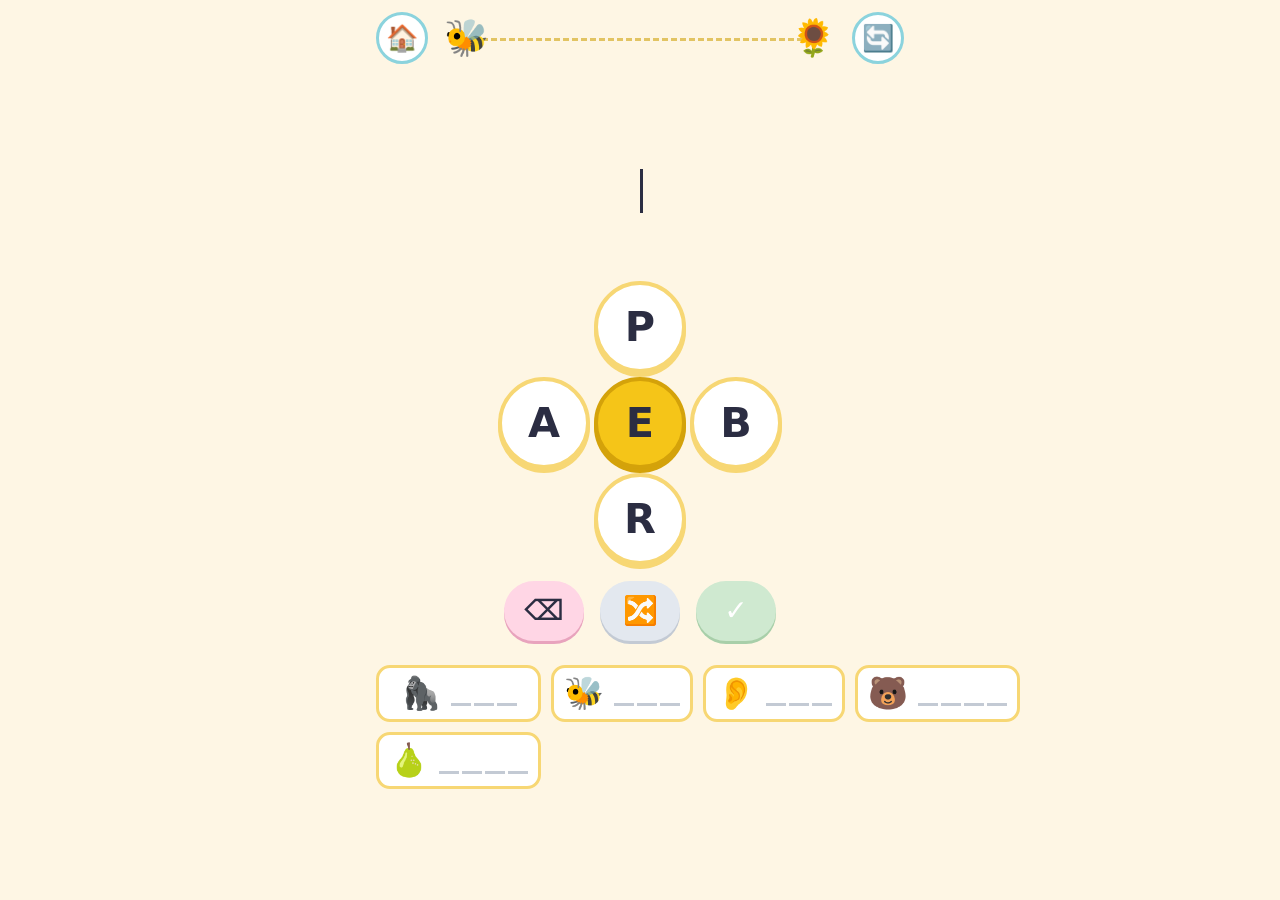
==== busy-bee/index.html @ 33e91ff1 "Add Busy Bee, a Spelling Bee-style game with a letter flower, picture clue cards and a bee progress " ====
<!doctype html>
<html lang="en">
<head>
  <meta charset="UTF-8" />
  <meta name="viewport" content="width=device-width, initial-scale=1.0" />
  <title>Busy Bee</title>
  <link rel="stylesheet" href="../shared/theme.css" />
  <link rel="stylesheet" href="style.css" />
</head>
<body>
  <div class="bb">
    <header class="bb-header">
      <a class="icon-btn" href="../" aria-label="Back to all games">🏠</a>
      <div class="track" aria-hidden="true">
        <span class="track-line"></span>
        <span id="track-bee" class="track-bee">🐝</span>
        <span class="track-flower">🌻</span>
      </div>
      <button id="skip-btn" class="icon-btn" aria-label="New puzzle">🔄</button>
    </header>

    <main class="bb-main">
      <div id="word" class="word" aria-live="polite"></div>
      <div id="message" class="message"></div>

      <div id="flower" class="flower"></div>

      <div class="actions">
        <button id="back-btn" class="action action-back" aria-label="Delete letter">⌫</button>
        <button id="shuffle-btn" class="action action-shuffle" aria-label="Mix up letters">🔀</button>
        <button id="enter-btn" class="action action-enter" aria-label="Check word">✓</button>
      </div>

      <div id="clues" class="clues"></div>
      <button id="new-btn" class="new-btn hidden">New puzzle ▶</button>
    </main>
  </div>

  <div id="confetti" class="confetti" aria-hidden="true"></div>

  <script src="../shared/words.js"></script>
  <script src="../shared/confetti.js"></script>
  <script src="app.js"></script>
</body>
</html>
---- shared/theme.css ----
/* Shared look for the hub page and every section. Section stylesheets
   load this first and only add what's specific to them. */
:root {
  --bg: #fef6e4;
  --ink: #2b2d42;
  --accent: #f582ae;
  --accent2: #8bd3dd;
  --good: #4caf50;
  --bad: #ef4444;
  --card: #ffffff;
  font-size: 20px;
}

* { box-sizing: border-box; }

body {
  margin: 0;
  min-height: 100vh;
  background: var(--bg);
  color: var(--ink);
  font-family: 'Baloo 2', 'Comic Sans MS', system-ui, sans-serif;
  display: flex;
  flex-direction: column;
  align-items: center;
}

.hidden { display: none !important; }

.back-link {
  align-self: flex-start;
  font-size: 0.9rem;
  font-weight: 700;
  color: var(--ink);
  opacity: 0.7;
  text-decoration: none;
  padding: 0.3rem 0;
}
.back-link:active { opacity: 1; }

/* ---- Pieces shared by the games ---- */
button { font-family: inherit; touch-action: manipulation; }

.icon-btn {
  width: 2.6rem;
  height: 2.6rem;
  display: grid;
  place-items: center;
  font-size: 1.3rem;
  border-radius: 50%;
  border: 3px solid var(--accent2);
  background: var(--card);
  text-decoration: none;
  cursor: pointer;
  padding: 0;
}
.icon-btn:active { transform: scale(0.92); }

.new-btn {
  font-size: 1.4rem;
  font-weight: 700;
  padding: 0.8rem 2.2rem;
  border-radius: 999px;
  border: none;
  background: var(--accent);
  color: white;
  cursor: pointer;
  box-shadow: 0 4px 0 #c94f82;
}
.new-btn:active { transform: translateY(3px); box-shadow: 0 1px 0 #c94f82; }

/* Emoji confetti, driven by shared/confetti.js */
.confetti { position: fixed; inset: 0; pointer-events: none; overflow: hidden; }
.confetti span {
  position: absolute;
  top: -2rem;
  font-size: 1.6rem;
  animation: fall linear forwards;
}

@keyframes pop { 50% { transform: scale(1.12); } }
@keyframes fall { to { transform: translateY(110vh) rotate(360deg); } }

@media (prefers-reduced-motion: reduce) {
  .confetti { display: none; }
}

@media (max-width: 480px) {
  :root { font-size: 17px; }
}
---- busy-bee/style.css ----
:root {
  --honey: #f5c518;
  --honey-dark: #d4a20a;
  --petal: #ffffff;
  --petal-edge: #f7d774;
  --found: #a7dba0;
}

.bb {
  width: 100%;
  max-width: 560px;
  min-height: 100vh;
  min-height: 100dvh;
  display: flex;
  flex-direction: column;
}

.bb-header {
  display: flex;
  align-items: center;
  gap: 0.8rem;
  padding: 0.6rem 16px;
}

/* Bee flies along the track towards the sunflower as words are found. */
.track {
  position: relative;
  flex: 1;
  height: 2.6rem;
}
.track-line {
  position: absolute;
  left: 1rem;
  right: 1.2rem;
  top: 50%;
  border-top: 3px dashed #e2c463;
}
.track-bee, .track-flower {
  position: absolute;
  top: 50%;
  transform: translateY(-50%);
  font-size: 1.8rem;
  line-height: 1;
}
.track-bee { left: 0; transition: left 0.6s ease; z-index: 1; }
.track-flower { right: 0; }

.bb-main {
  flex: 1;
  display: flex;
  flex-direction: column;
  align-items: center;
  justify-content: center;
  gap: 0.8rem;
  padding: 0 16px 1.2rem;
}

/* ---- Typed word ---- */
.word {
  min-height: 2.8rem;
  display: flex;
  align-items: center;
  font-size: 2.2rem;
  font-weight: 800;
  text-transform: uppercase;
  letter-spacing: 0.08em;
}
.word .is-center { color: var(--honey-dark); }
.word .caret {
  width: 3px;
  height: 2.2rem;
  margin-left: 3px;
  background: var(--ink);
  animation: blink 1s steps(1) infinite;
}
.word.shake { animation: shake 0.4s ease; }

.message {
  min-height: 1.5rem;
  font-size: 1.05rem;
  font-weight: 700;
  opacity: 0;
  transition: opacity 0.2s;
}
.message.show { opacity: 1; }

/* ---- Flower of letters: centre + 4 petals in a plus shape ---- */
.flower {
  --petal-size: min(21vw, 11vh, 92px);
  display: grid;
  grid-template-columns: repeat(3, var(--petal-size));
  grid-template-rows: repeat(3, var(--petal-size));
  gap: 4px;
}
@supports (height: 1dvh) {
  .flower { --petal-size: min(21vw, 11dvh, 92px); }
}
.petal {
  width: 100%;
  height: 100%;
  font-size: calc(var(--petal-size) * 0.45);
  font-weight: 800;
  text-transform: uppercase;
  color: var(--ink);
  border-radius: 50%;
  border: 4px solid var(--petal-edge);
  background: var(--petal);
  box-shadow: 0 4px 0 var(--petal-edge);
  cursor: pointer;
  padding: 0;
  animation: pop 0.25s ease;
}
.petal:active { transform: translateY(3px) scale(0.96); box-shadow: 0 1px 0 var(--petal-edge); }
.petal-0 { grid-area: 1 / 2; }
.petal-1 { grid-area: 2 / 3; }
.petal-2 { grid-area: 3 / 2; }
.petal-3 { grid-area: 2 / 1; }
.petal-center {
  grid-area: 2 / 2;
  background: var(--honey);
  border-color: var(--honey-dark);
  box-shadow: 0 4px 0 var(--honey-dark);
}
.petal-center:active { box-shadow: 0 1px 0 var(--honey-dark); }
.petal.wiggle { animation: wiggle 0.6s ease; }

/* ---- Delete / shuffle / enter ---- */
.actions { display: flex; gap: 0.8rem; }
.action {
  width: 4rem;
  height: 3rem;
  font-size: 1.4rem;
  font-weight: 800;
  border: none;
  border-radius: 999px;
  cursor: pointer;
  color: var(--ink);
}
.action:active { transform: translateY(2px); }
.action-back { background: #ffd6e5; box-shadow: 0 3px 0 #e8a3bd; }
.action-shuffle { background: #e3e8ef; box-shadow: 0 3px 0 #c3cad4; }
.action-enter { background: #cfe9d0; color: white; box-shadow: 0 3px 0 #a8cfa9; }
.action-enter.ready { background: var(--good); box-shadow: 0 3px 0 #388e3c; animation: pulse 1s ease-in-out infinite; }

/* ---- Clue cards: picture + one blank per letter ---- */
.clues {
  width: 100%;
  display: grid;
  grid-template-columns: repeat(2, 1fr);
  gap: 0.5rem;
  margin-top: 0.4rem;
}
@media (min-width: 600px) {
  .clues { grid-template-columns: repeat(4, 1fr); }
}
.clue {
  display: flex;
  align-items: center;
  justify-content: center;
  gap: 0.5rem;
  padding: 0.4rem 0.5rem;
  border-radius: 14px;
  border: 3px solid var(--petal-edge);
  background: var(--card);
  cursor: pointer;
}
.clue:active { transform: scale(0.96); }
.clue-emoji { font-size: 1.6rem; line-height: 1.1; }
.slots { display: flex; gap: 3px; }
.slot {
  width: 1rem;
  height: 1.3rem;
  display: grid;
  place-items: center;
  font-size: 0.9rem;
  font-weight: 800;
  text-transform: uppercase;
  border-bottom: 3px solid #c3cad4;
}
.slot.hinted { color: #9aa1ab; }
.clue.found { background: var(--found); border-color: var(--found); cursor: default; animation: pop 0.3s ease; }
.clue.found .slot { border-bottom-color: transparent; }
.clue.wiggle { animation: wiggle 0.6s ease; }

@keyframes blink { 50% { opacity: 0; } }
@keyframes shake {
  20%, 60% { transform: translateX(-8px); }
  40%, 80% { transform: translateX(8px); }
}
@keyframes wiggle {
  20% { transform: rotate(-8deg); }
  40% { transform: rotate(8deg); }
  60% { transform: rotate(-4deg); }
  80% { transform: rotate(4deg); }
}
@keyframes pulse { 50% { transform: scale(1.06); } }

@media (prefers-reduced-motion: reduce) {
  *, *::before, *::after { animation: none !important; transition: none !important; }
}
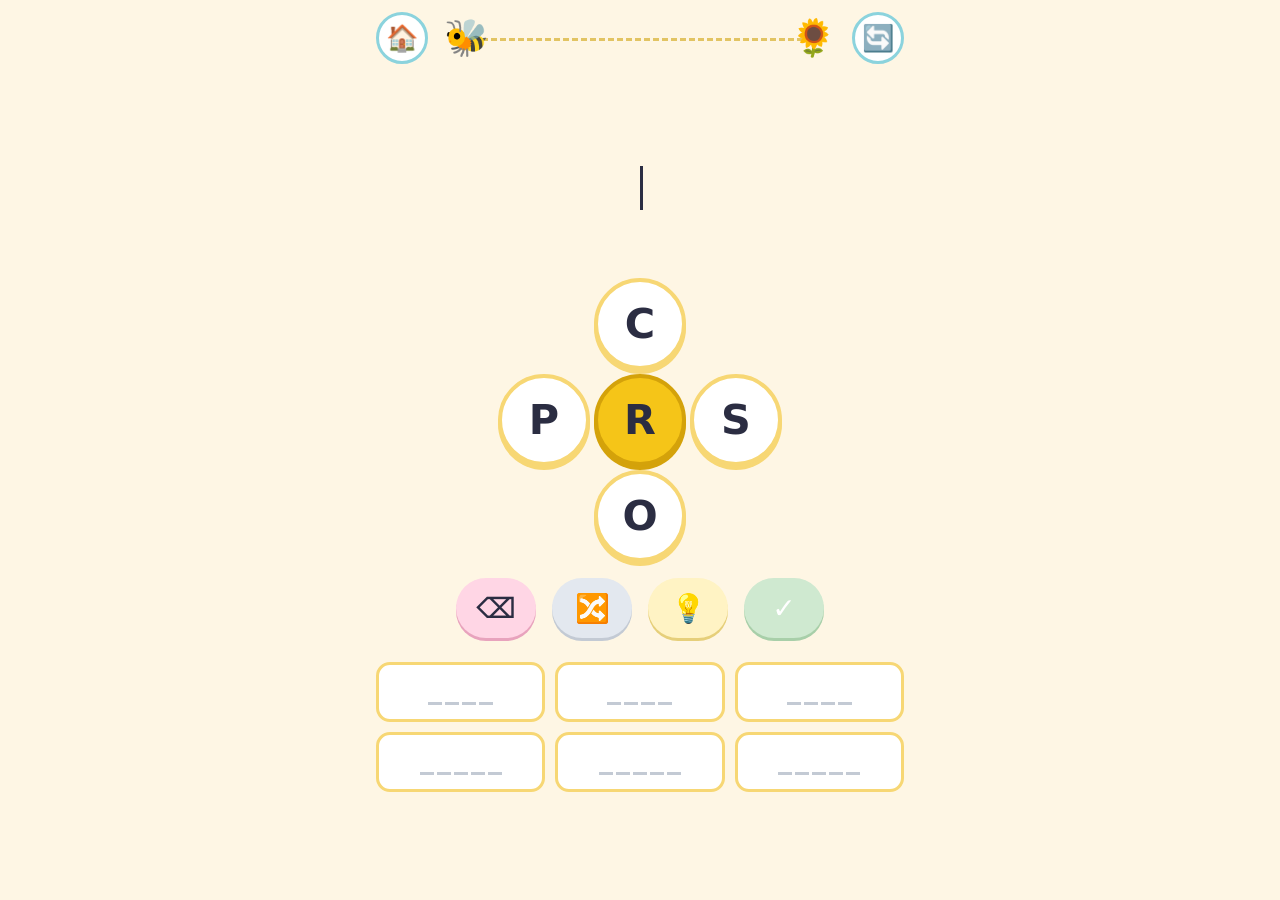
==== commit fe98f82f: "Let Busy Bee accept any real word from a built-in kid-safe dictionary so valid guesses like DARE are" ====
--- a/busy-bee/index.html
+++ b/busy-bee/index.html
@@ -28,6 +28,7 @@
       <div class="actions">
         <button id="back-btn" class="action action-back" aria-label="Delete letter">⌫</button>
         <button id="shuffle-btn" class="action action-shuffle" aria-label="Mix up letters">🔀</button>
+        <button id="hint-btn" class="action action-hint" aria-label="Show a hint">💡</button>
         <button id="enter-btn" class="action action-enter" aria-label="Check word">✓</button>
       </div>
 
@@ -39,6 +40,7 @@
   <div id="confetti" class="confetti" aria-hidden="true"></div>
 
   <script src="../shared/words.js"></script>
+  <script src="dictionary.js"></script>
   <script src="../shared/confetti.js"></script>
   <script src="app.js"></script>
 </body>
--- a/busy-bee/style.css
+++ b/busy-bee/style.css
@@ -139,10 +139,11 @@
 .action:active { transform: translateY(2px); }
 .action-back { background: #ffd6e5; box-shadow: 0 3px 0 #e8a3bd; }
 .action-shuffle { background: #e3e8ef; box-shadow: 0 3px 0 #c3cad4; }
+.action-hint { background: #fff3c4; box-shadow: 0 3px 0 #e6cf7a; }
 .action-enter { background: #cfe9d0; color: white; box-shadow: 0 3px 0 #a8cfa9; }
 .action-enter.ready { background: var(--good); box-shadow: 0 3px 0 #388e3c; animation: pulse 1s ease-in-out infinite; }
 
-/* ---- Clue cards: picture + one blank per letter ---- */
+/* ---- Clue cards: one blank per letter ---- */
 .clues {
   width: 100%;
   display: grid;
@@ -151,24 +152,26 @@
   margin-top: 0.4rem;
 }
 @media (min-width: 600px) {
-  .clues { grid-template-columns: repeat(4, 1fr); }
+  .clues { grid-template-columns: repeat(3, 1fr); }
 }
 .clue {
   display: flex;
   align-items: center;
   justify-content: center;
   gap: 0.5rem;
-  padding: 0.4rem 0.5rem;
+  min-width: 0;
+  padding: 0.7rem 0.3rem;
   border-radius: 14px;
   border: 3px solid var(--petal-edge);
   background: var(--card);
   cursor: pointer;
 }
 .clue:active { transform: scale(0.96); }
-.clue-emoji { font-size: 1.6rem; line-height: 1.1; }
-.slots { display: flex; gap: 3px; }
+.slots { display: flex; gap: 3px; min-width: 0; }
+/* Slots shrink a little so 8-letter words still fit a phone-width card. */
 .slot {
-  width: 1rem;
+  flex: 0 1 1rem;
+  min-width: 0.7rem;
   height: 1.3rem;
   display: grid;
   place-items: center;
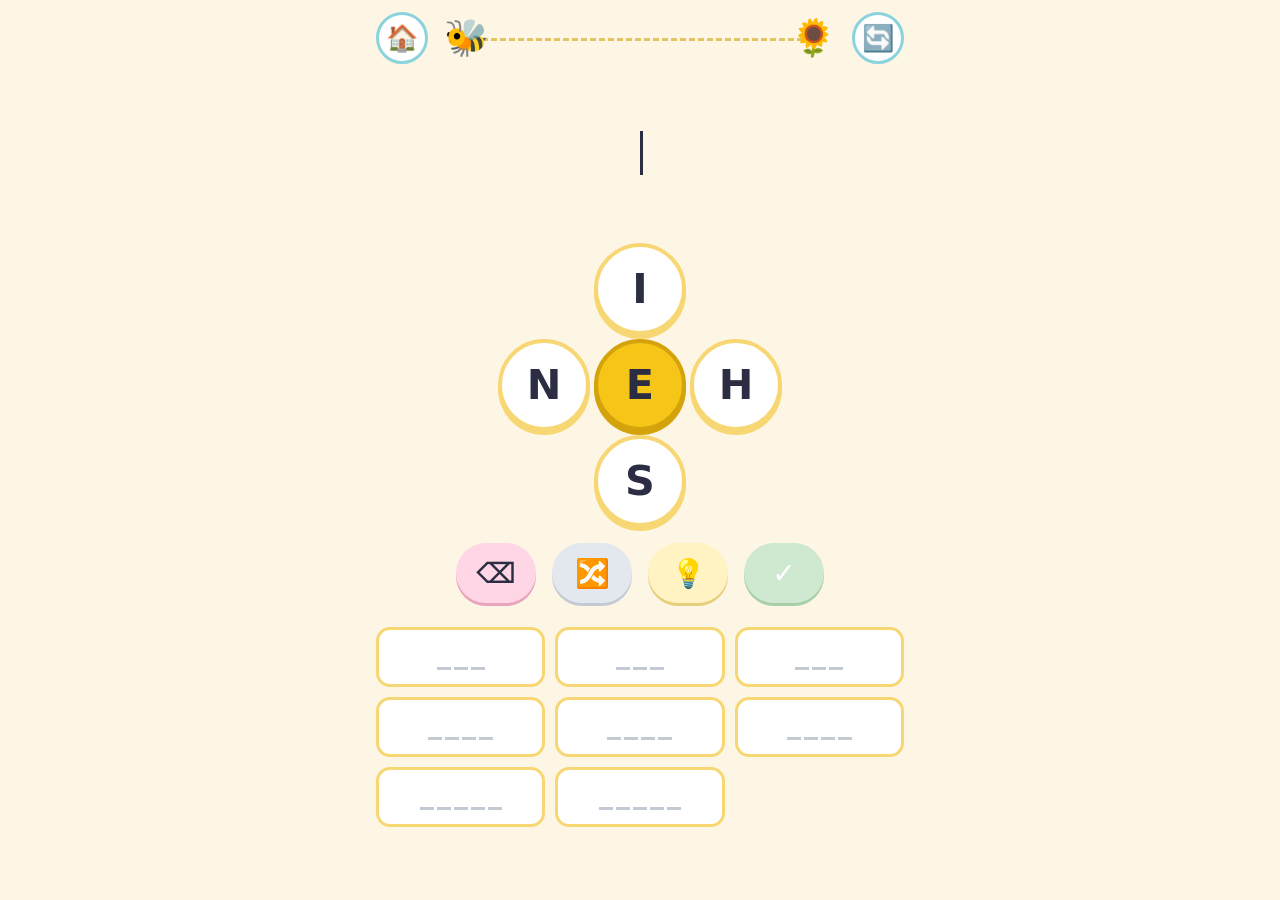
==== commit 9dd8d153: "Accept any real word in Busy Bee as a cheered bonus word from a big kid-safe list, so valid guesses " ====
--- a/busy-bee/index.html
+++ b/busy-bee/index.html
@@ -33,6 +33,7 @@
       </div>
 
       <div id="clues" class="clues"></div>
+      <p id="bonus" class="bonus hidden"></p>
       <button id="new-btn" class="new-btn hidden">New puzzle ▶</button>
     </main>
   </div>
@@ -41,6 +42,7 @@
 
   <script src="../shared/words.js"></script>
   <script src="dictionary.js"></script>
+  <script src="bonus.js"></script>
   <script src="../shared/confetti.js"></script>
   <script src="app.js"></script>
 </body>
--- a/busy-bee/style.css
+++ b/busy-bee/style.css
@@ -185,6 +185,16 @@
 .clue.found .slot { border-bottom-color: transparent; }
 .clue.wiggle { animation: wiggle 0.6s ease; }
 
+/* Real words that aren't clue cards. */
+.bonus {
+  width: 100%;
+  margin: 0.6rem 0 0;
+  font-weight: 700;
+  text-transform: uppercase;
+  text-align: center;
+  overflow-wrap: anywhere;
+}
+
 @keyframes blink { 50% { opacity: 0; } }
 @keyframes shake {
   20%, 60% { transform: translateX(-8px); }
